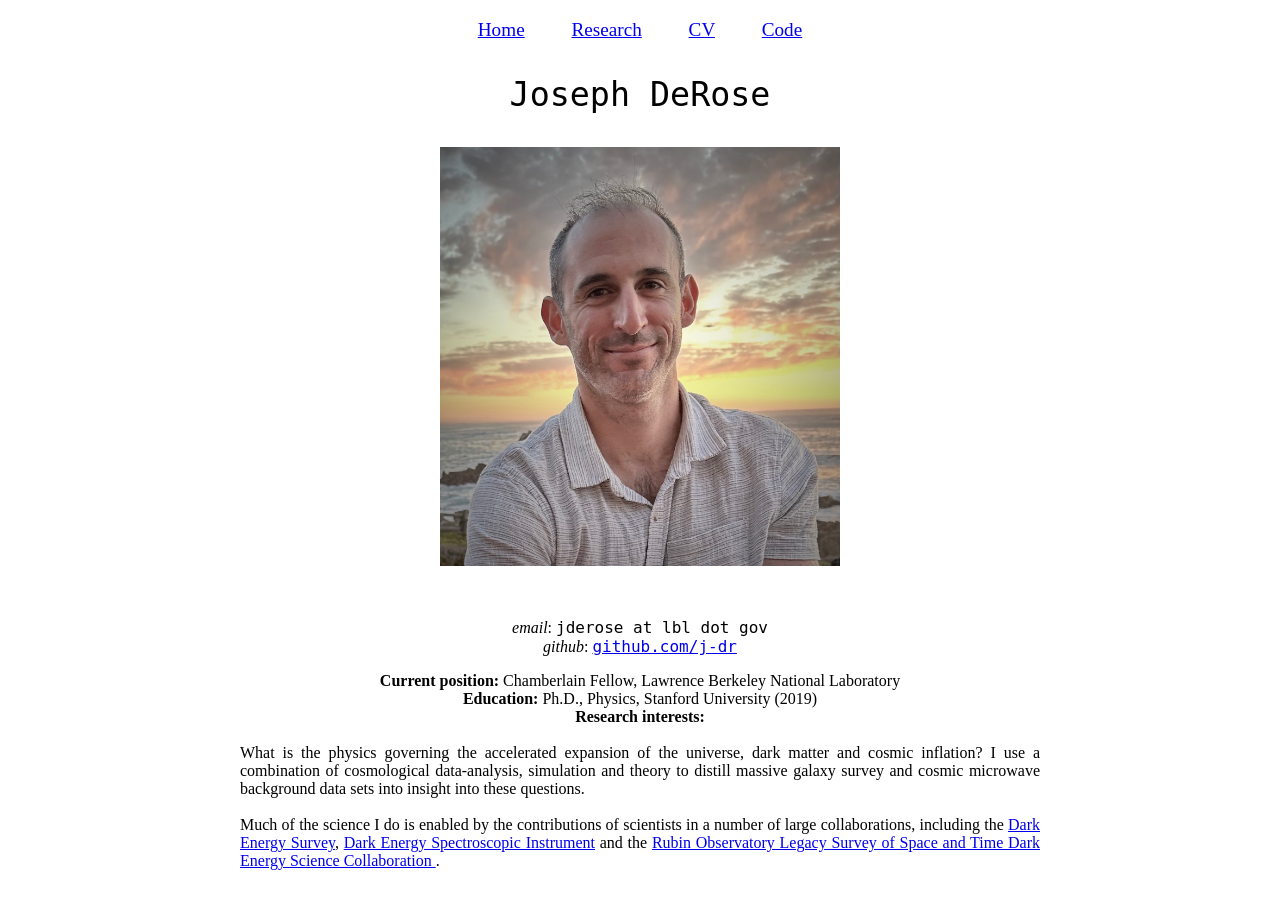
==== index.html @ 8b5e1146 "new headshot" ====
<!DOCTYPE HTML PUBLIC "-//W3C//DTD HTML 4.01//EN"
  "http://www.w3.org/TR/html4/strict.dtd">
<html>
  <head>
	<title>Joseph DeRose</title>
  </head>

<style type="text/css">
.title {
    text-align: center;
    width: 800px;
    margin:auto;
}

.title img {

    display: block;
    margin: 0 auto;
}

.monospace {
   font-family: monospace;
}

.italic {
   font-style: italic;
}


</style>

<div class="title">
	<p style="word-spacing:42px; font-size:120%; font-family:consolas">
	<a href="index.html">Home</a> <a href="research.html">Research</a> <a href="images/cv.pdf">CV</a> <a href="https://github.com/j-dr">Code</a> 
	</p>
</div>


<div class="title">
    <p style="font-size: 25pt; color:black; text-align: center; font-family:consolas;">
   <span class="monospace">Joseph DeRose</span>
    </p>
       <img src="images/headshot.jpg" alt="img" width="400"/>
    <br>
    <br>
    <p style="font-size: 12pt; color:black; text-align: center; font-family:consolas;">
      <span class="italic">email</span>: <span class="monospace">jderose at lbl dot gov</span>
      <br>
      <span class="italic">github</span>: <a href ="https://github.com/j-dr/"><span class="monospace">github.com/j-dr</span></a>
      <br>
    </p>    


</div>


<div class = "title" style="width:700px; font-size: 12pt; color:black; text-align: center; font-family:consolas;">
  <b>Current position:</b> Chamberlain Fellow, Lawrence Berkeley National Laboratory
  <br>
  <b>Education:</b> Ph.D., Physics, Stanford University (2019)
  <br>
  <b>Research interests:</b>  
</div>


<div style="width:800px; font-size: 12pt; color:black; font-family:consolas; margin:auto; text-align: justify">
<br>
What is the physics governing the accelerated expansion of the universe, dark matter and cosmic inflation?
I use a combination of cosmological data-analysis, simulation and theory to distill massive galaxy survey
and cosmic microwave background data sets into insight into these questions. 

<br>
<br>
Much of the science I do is enabled by the contributions of scientists in a number of large collaborations, including the <a href="https://www.darkenergysurvey.org/">Dark Energy Survey</a>, 
<a href="https://www.desi.lbl.gov/">Dark Energy Spectroscopic Instrument</a> and the <a href="https://lsstdesc.org/">Rubin Observatory Legacy Survey of Space and Time Dark Energy Science Collaboration
</a>. 


<br>
<br>

</dv>

  </body>
</html>
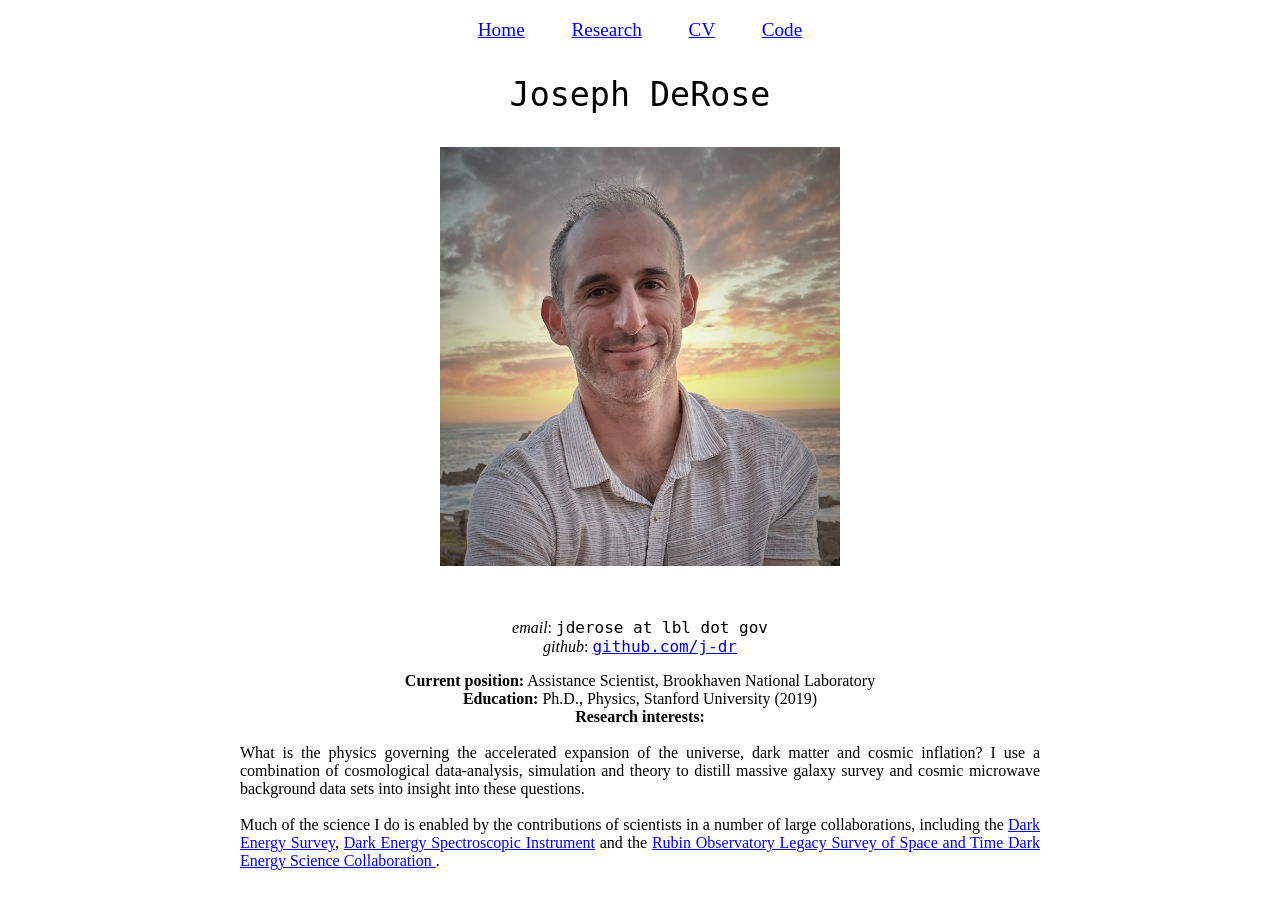
==== commit d1c06824: "update" ====
--- a/index.html
+++ b/index.html
@@ -55,7 +55,7 @@
 
 
 <div class = "title" style="width:700px; font-size: 12pt; color:black; text-align: center; font-family:consolas;">
-  <b>Current position:</b> Chamberlain Fellow, Lawrence Berkeley National Laboratory
+  <b>Current position:</b> Assistance Scientist, Brookhaven National Laboratory
   <br>
   <b>Education:</b> Ph.D., Physics, Stanford University (2019)
   <br>
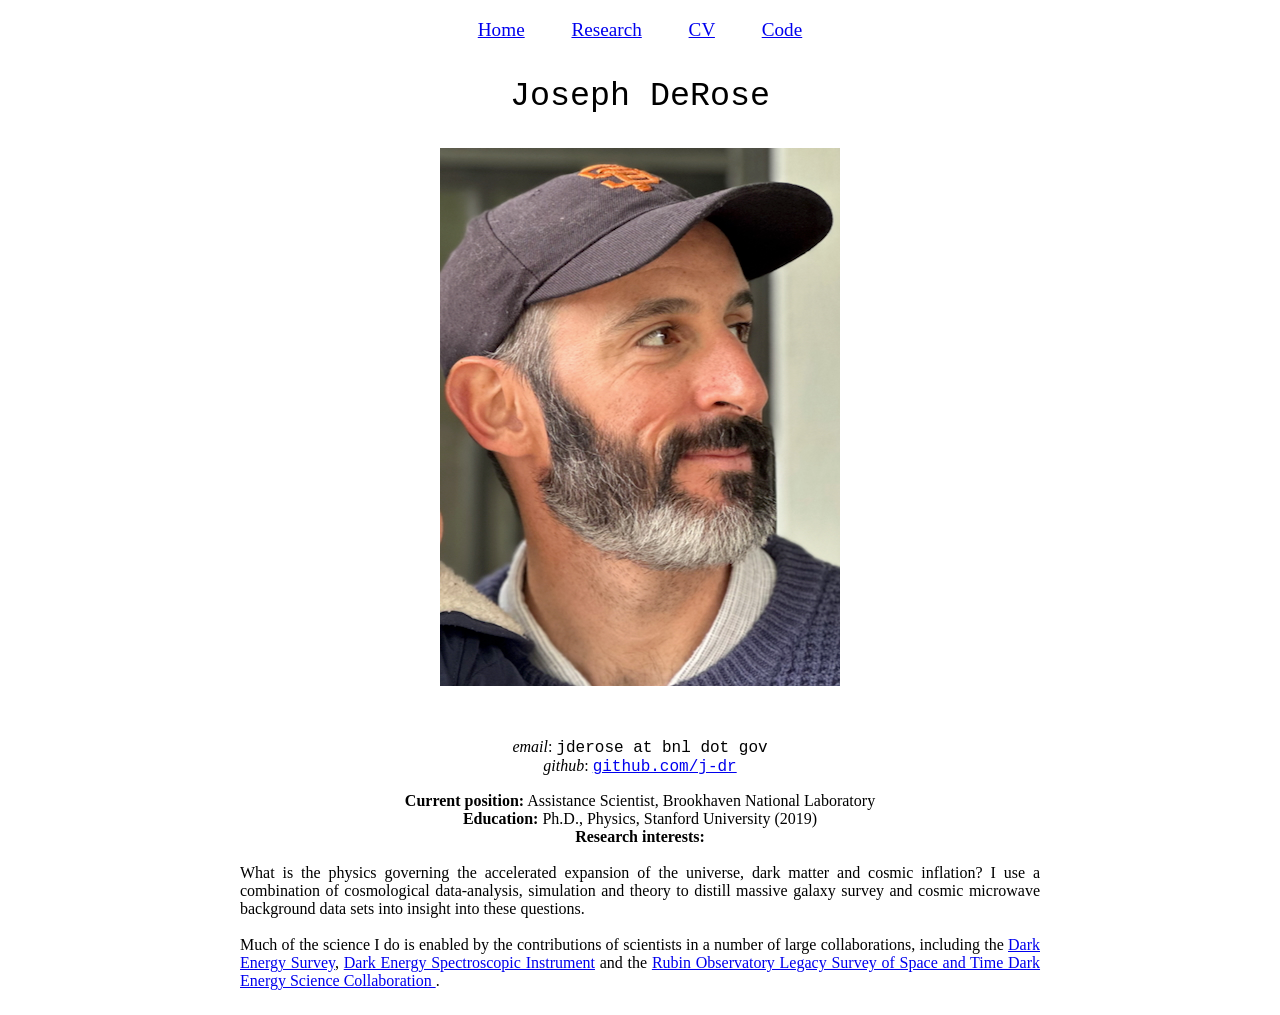
==== commit cbe249db: "update" ====
--- a/index.html
+++ b/index.html
@@ -44,7 +44,7 @@
     <br>
     <br>
     <p style="font-size: 12pt; color:black; text-align: center; font-family:consolas;">
-      <span class="italic">email</span>: <span class="monospace">jderose at lbl dot gov</span>
+      <span class="italic">email</span>: <span class="monospace">jderose at bnl dot gov</span>
       <br>
       <span class="italic">github</span>: <a href ="https://github.com/j-dr/"><span class="monospace">github.com/j-dr</span></a>
       <br>
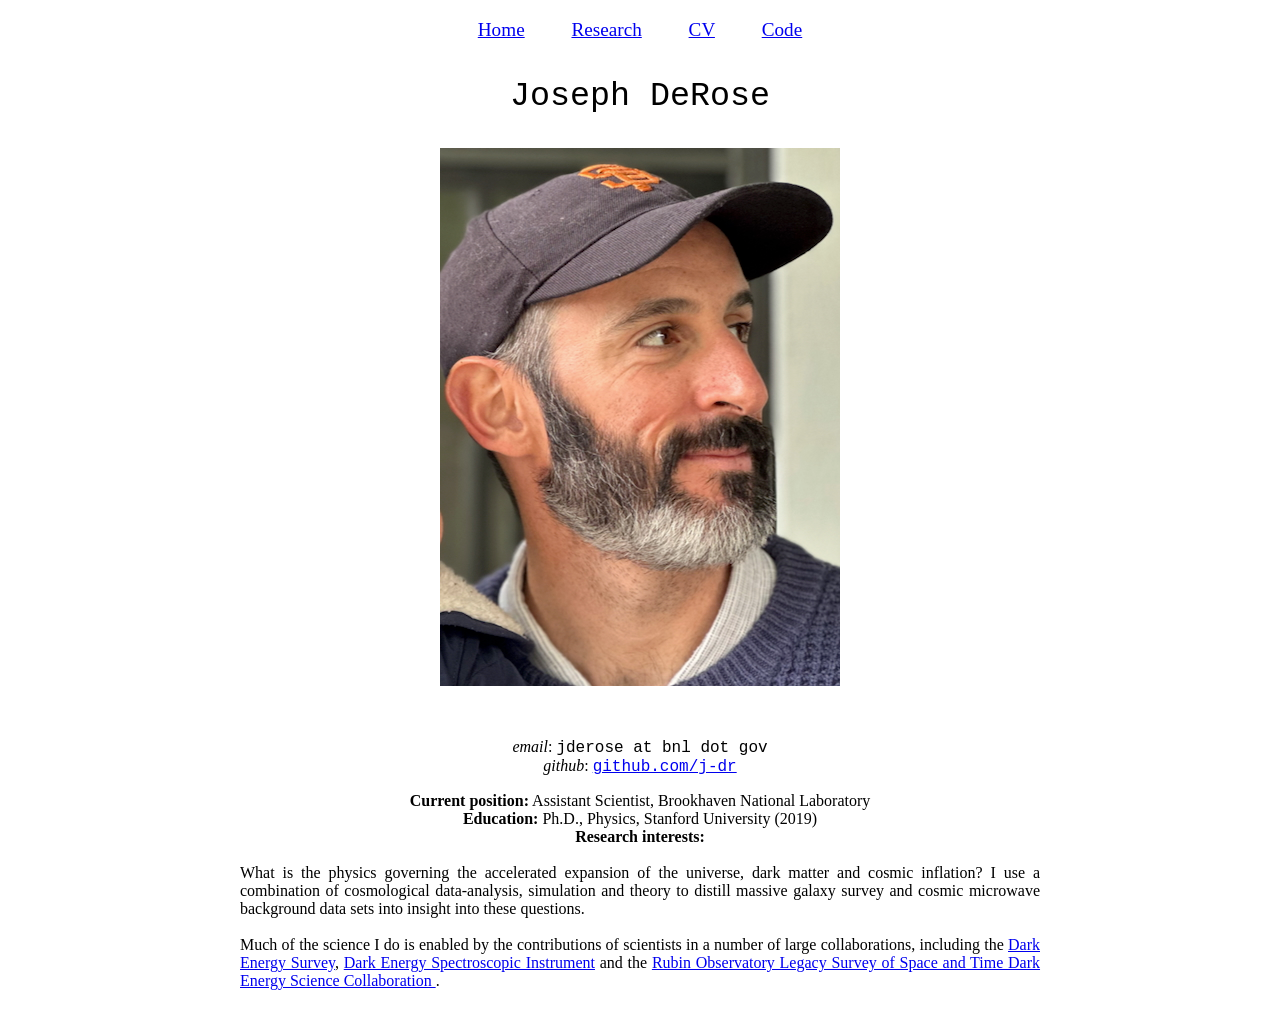
==== commit 5286b798: "update" ====
--- a/index.html
+++ b/index.html
@@ -55,7 +55,7 @@
 
 
 <div class = "title" style="width:700px; font-size: 12pt; color:black; text-align: center; font-family:consolas;">
-  <b>Current position:</b> Assistance Scientist, Brookhaven National Laboratory
+  <b>Current position:</b> Assistant Scientist, Brookhaven National Laboratory
   <br>
   <b>Education:</b> Ph.D., Physics, Stanford University (2019)
   <br>
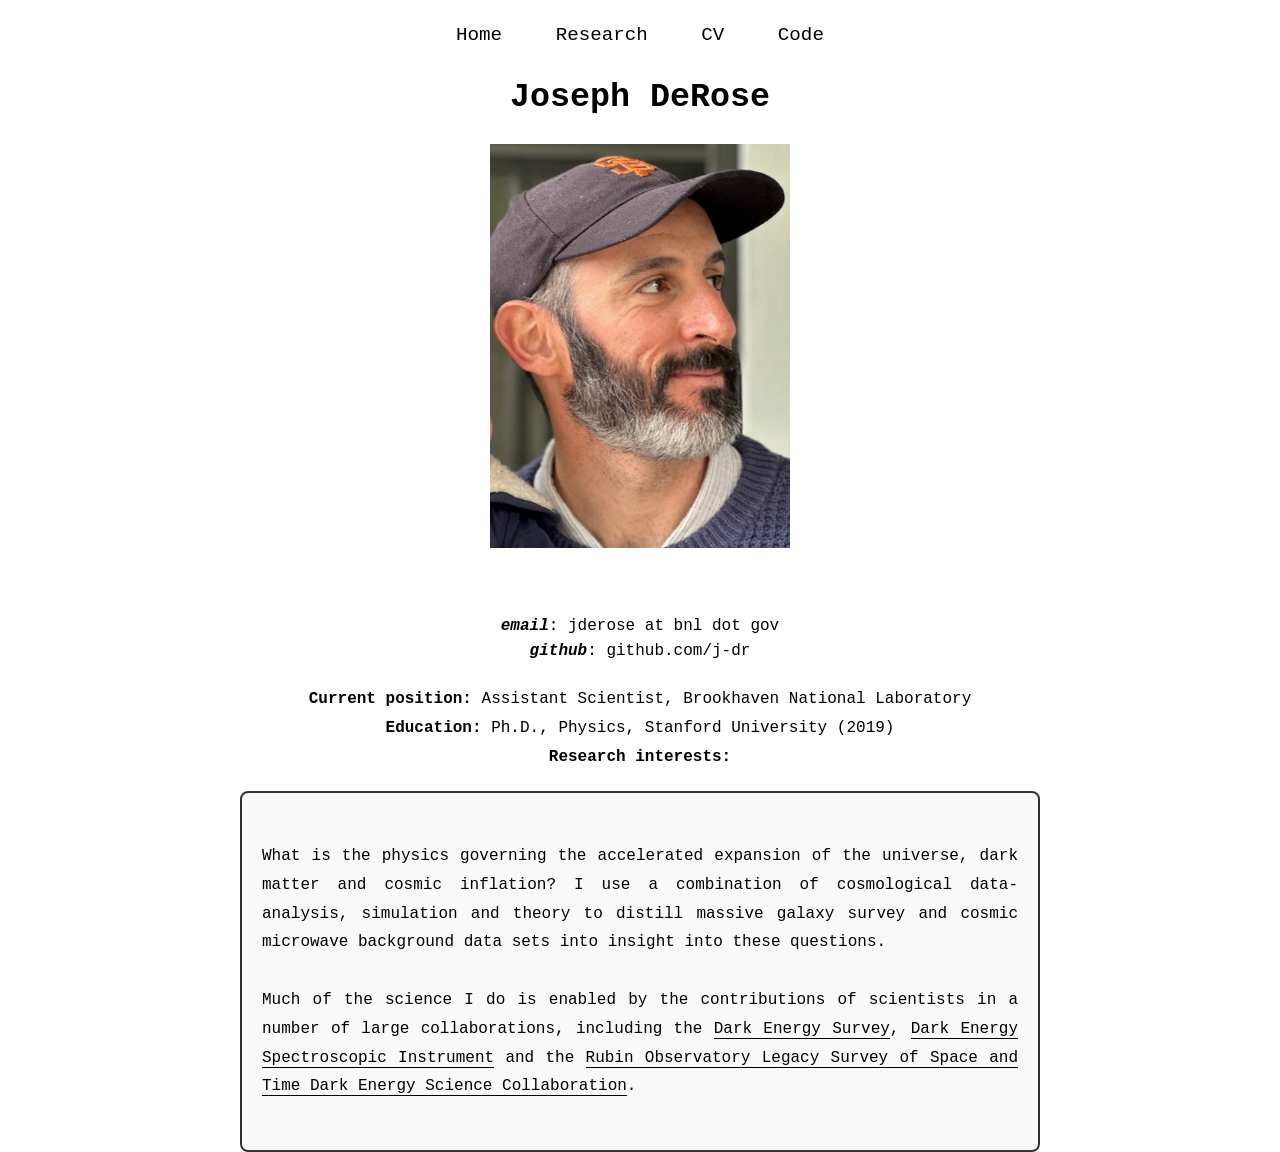
==== commit d2b9cbdb: "updates" ====
--- a/index.html
+++ b/index.html
@@ -1,85 +1,177 @@
-<!DOCTYPE HTML PUBLIC "-//W3C//DTD HTML 4.01//EN"
-  "http://www.w3.org/TR/html4/strict.dtd">
-<html>
+<!DOCTYPE html>
+<html lang="en">
   <head>
-	<title>Joseph DeRose</title>
+    <meta charset="UTF-8">
+    <meta name="viewport" content="width=device-width, initial-scale=1.0">
+    <meta name="description" content="Joseph DeRose - Assistant Scientist at Brookhaven National Laboratory, specializing in cosmology, dark energy, and large-scale structure.">
+    <title>Joseph DeRose - Cosmologist</title>
   </head>
+  <body>
 
 <style type="text/css">
-.title {
+  * {
+    margin: 0;
+    padding: 0;
+    box-sizing: border-box;
+  }
+
+  body {
+    font-family: 'Consolas', 'Monaco', monospace;
+    font-size: 12pt;
+    color: #000;
+    line-height: 1.6;
+    background: #fff;
+  }
+
+  .title {
     text-align: center;
     width: 800px;
-    margin:auto;
-}
+    max-width: 90%;
+    margin: 0 auto;
+  }
 
-.title img {
-
+  .title img {
     display: block;
     margin: 0 auto;
-}
+    max-width: 100%;
+    height: auto;
+  }
 
-.monospace {
-   font-family: monospace;
-}
+  .nav {
+    word-spacing: 42px;
+    font-size: 120%;
+    margin: 20px 0;
+  }
 
-.italic {
-   font-style: italic;
-}
+  .nav a {
+    color: #000;
+    text-decoration: none;
+  }
 
+  .nav a:hover {
+    text-decoration: underline;
+  }
 
+  h1 {
+    font-size: 25pt;
+    margin: 20px 0;
+  }
+
+  .monospace {
+    font-family: 'Consolas', 'Monaco', monospace;
+  }
+
+  .italic {
+    font-style: italic;
+  }
+
+  .contact-info {
+    font-size: 12pt;
+    margin: 15px 0;
+  }
+
+  .contact-info a {
+    color: #000;
+    text-decoration: none;
+  }
+
+  .contact-info a:hover {
+    text-decoration: underline;
+  }
+
+  .position-info {
+    width: 700px;
+    max-width: 90%;
+    font-size: 12pt;
+    text-align: center;
+    margin: 20px auto;
+    line-height: 1.8;
+  }
+
+  .position-info b {
+    font-weight: bold;
+  }
+
+  .bio {
+    width: 800px;
+    max-width: 90%;
+    font-size: 12pt;
+    margin: 0 auto;
+    text-align: justify;
+    line-height: 1.8;
+    border: 2px solid #333;
+    padding: 20px;
+    background-color: #f9f9f9;
+    border-radius: 8px;
+  }
+
+  .bio a {
+    color: #000;
+    text-decoration: none;
+    border-bottom: 1px solid #000;
+  }
+
+  .bio a:hover {
+    background-color: #e8e8e8;
+  }
+
+  @media (max-width: 768px) {
+    .title, .position-info, .bio {
+      width: 95%;
+    }
+
+    .nav {
+      word-spacing: 20px;
+      font-size: 100%;
+    }
+  }
 </style>
 
 <div class="title">
-	<p style="word-spacing:42px; font-size:120%; font-family:consolas">
-	<a href="index.html">Home</a> <a href="research.html">Research</a> <a href="images/cv.pdf">CV</a> <a href="https://github.com/j-dr">Code</a> 
+	<p class="nav monospace">
+	<a href="index.html">Home</a> <a href="research.html">Research</a> <a href="images/cv.pdf">CV</a> <a href="https://github.com/j-dr">Code</a>
 	</p>
 </div>
 
 
 <div class="title">
-    <p style="font-size: 25pt; color:black; text-align: center; font-family:consolas;">
-   <span class="monospace">Joseph DeRose</span>
-    </p>
-       <img src="images/headshot.jpg" alt="img" width="400"/>
+    <h1 class="monospace">Joseph DeRose</h1>
+    <img src="images/headshot.jpg" alt="Joseph DeRose" width="300"/>
     <br>
     <br>
-    <p style="font-size: 12pt; color:black; text-align: center; font-family:consolas;">
-      <span class="italic">email</span>: <span class="monospace">jderose at bnl dot gov</span>
+    <p class="contact-info monospace">
+      <b><span class="italic">email</span></b>: jderose at bnl dot gov
       <br>
-      <span class="italic">github</span>: <a href ="https://github.com/j-dr/"><span class="monospace">github.com/j-dr</span></a>
+      <b><span class="italic">github</span></b>: <a href="https://github.com/j-dr/">github.com/j-dr</a>
       <br>
-    </p>    
-
-
+    </p>
 </div>
 
 
-<div class = "title" style="width:700px; font-size: 12pt; color:black; text-align: center; font-family:consolas;">
+<div class="position-info monospace">
   <b>Current position:</b> Assistant Scientist, Brookhaven National Laboratory
   <br>
   <b>Education:</b> Ph.D., Physics, Stanford University (2019)
   <br>
-  <b>Research interests:</b>  
+  <b>Research interests:</b>
 </div>
 
 
-<div style="width:800px; font-size: 12pt; color:black; font-family:consolas; margin:auto; text-align: justify">
+<div class="bio monospace">
 <br>
 What is the physics governing the accelerated expansion of the universe, dark matter and cosmic inflation?
 I use a combination of cosmological data-analysis, simulation and theory to distill massive galaxy survey
-and cosmic microwave background data sets into insight into these questions. 
+and cosmic microwave background data sets into insight into these questions.
 
 <br>
 <br>
-Much of the science I do is enabled by the contributions of scientists in a number of large collaborations, including the <a href="https://www.darkenergysurvey.org/">Dark Energy Survey</a>, 
-<a href="https://www.desi.lbl.gov/">Dark Energy Spectroscopic Instrument</a> and the <a href="https://lsstdesc.org/">Rubin Observatory Legacy Survey of Space and Time Dark Energy Science Collaboration
-</a>. 
-
+Much of the science I do is enabled by the contributions of scientists in a number of large collaborations, including the <a href="https://www.darkenergysurvey.org/">Dark Energy Survey</a>,
+<a href="https://www.desi.lbl.gov/">Dark Energy Spectroscopic Instrument</a> and the <a href="https://lsstdesc.org/">Rubin Observatory Legacy Survey of Space and Time Dark Energy Science Collaboration</a>.
 
 <br>
 <br>
 
-</dv>
+</div>
 
   </body>
 </html>
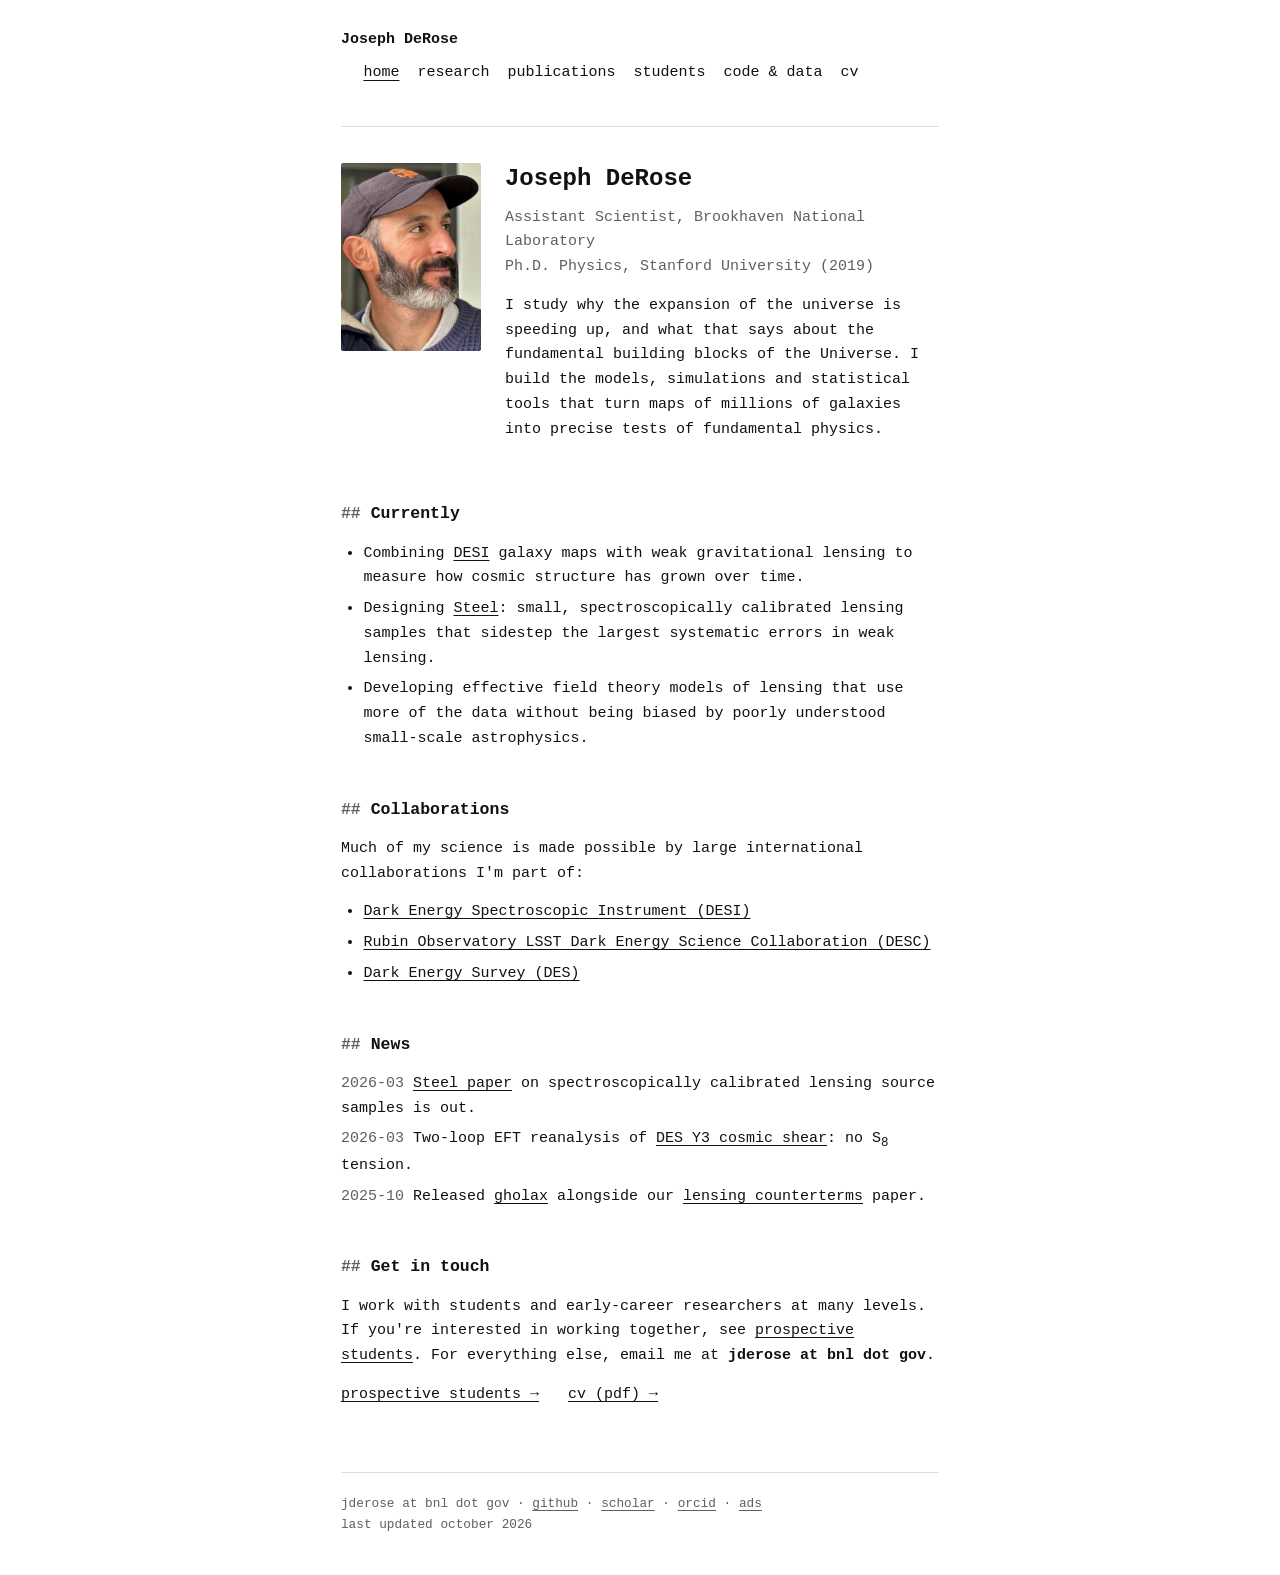
==== commit 1443bdd6: "Redesign site: refined monospace style, new pages and updated research Add publications, students, a" ====
--- a/index.html
+++ b/index.html
@@ -1,177 +1,84 @@
-<!DOCTYPE html>
-<html lang="en">
-  <head>
-    <meta charset="UTF-8">
-    <meta name="viewport" content="width=device-width, initial-scale=1.0">
-    <meta name="description" content="Joseph DeRose - Assistant Scientist at Brookhaven National Laboratory, specializing in cosmology, dark energy, and large-scale structure.">
-    <title>Joseph DeRose - Cosmologist</title>
-  </head>
-  <body>
-
-<style type="text/css">
-  * {
-    margin: 0;
-    padding: 0;
-    box-sizing: border-box;
-  }
-
-  body {
-    font-family: 'Consolas', 'Monaco', monospace;
-    font-size: 12pt;
-    color: #000;
-    line-height: 1.6;
-    background: #fff;
-  }
-
-  .title {
-    text-align: center;
-    width: 800px;
-    max-width: 90%;
-    margin: 0 auto;
-  }
-
-  .title img {
-    display: block;
-    margin: 0 auto;
-    max-width: 100%;
-    height: auto;
-  }
-
-  .nav {
-    word-spacing: 42px;
-    font-size: 120%;
-    margin: 20px 0;
-  }
-
-  .nav a {
-    color: #000;
-    text-decoration: none;
-  }
-
-  .nav a:hover {
-    text-decoration: underline;
-  }
-
-  h1 {
-    font-size: 25pt;
-    margin: 20px 0;
-  }
-
-  .monospace {
-    font-family: 'Consolas', 'Monaco', monospace;
-  }
-
-  .italic {
-    font-style: italic;
-  }
-
-  .contact-info {
-    font-size: 12pt;
-    margin: 15px 0;
-  }
-
-  .contact-info a {
-    color: #000;
-    text-decoration: none;
-  }
-
-  .contact-info a:hover {
-    text-decoration: underline;
-  }
-
-  .position-info {
-    width: 700px;
-    max-width: 90%;
-    font-size: 12pt;
-    text-align: center;
-    margin: 20px auto;
-    line-height: 1.8;
-  }
-
-  .position-info b {
-    font-weight: bold;
-  }
-
-  .bio {
-    width: 800px;
-    max-width: 90%;
-    font-size: 12pt;
-    margin: 0 auto;
-    text-align: justify;
-    line-height: 1.8;
-    border: 2px solid #333;
-    padding: 20px;
-    background-color: #f9f9f9;
-    border-radius: 8px;
-  }
-
-  .bio a {
-    color: #000;
-    text-decoration: none;
-    border-bottom: 1px solid #000;
-  }
-
-  .bio a:hover {
-    background-color: #e8e8e8;
-  }
-
-  @media (max-width: 768px) {
-    .title, .position-info, .bio {
-      width: 95%;
-    }
-
-    .nav {
-      word-spacing: 20px;
-      font-size: 100%;
-    }
-  }
-</style>
-
-<div class="title">
-	<p class="nav monospace">
-	<a href="index.html">Home</a> <a href="research.html">Research</a> <a href="images/cv.pdf">CV</a> <a href="https://github.com/j-dr">Code</a>
-	</p>
-</div>
-
-
-<div class="title">
-    <h1 class="monospace">Joseph DeRose</h1>
-    <img src="images/headshot.jpg" alt="Joseph DeRose" width="300"/>
-    <br>
-    <br>
-    <p class="contact-info monospace">
-      <b><span class="italic">email</span></b>: jderose at bnl dot gov
-      <br>
-      <b><span class="italic">github</span></b>: <a href="https://github.com/j-dr/">github.com/j-dr</a>
-      <br>
-    </p>
-</div>
-
-
-<div class="position-info monospace">
-  <b>Current position:</b> Assistant Scientist, Brookhaven National Laboratory
-  <br>
-  <b>Education:</b> Ph.D., Physics, Stanford University (2019)
-  <br>
-  <b>Research interests:</b>
-</div>
-
-
-<div class="bio monospace">
-<br>
-What is the physics governing the accelerated expansion of the universe, dark matter and cosmic inflation?
-I use a combination of cosmological data-analysis, simulation and theory to distill massive galaxy survey
-and cosmic microwave background data sets into insight into these questions.
-
-<br>
-<br>
-Much of the science I do is enabled by the contributions of scientists in a number of large collaborations, including the <a href="https://www.darkenergysurvey.org/">Dark Energy Survey</a>,
-<a href="https://www.desi.lbl.gov/">Dark Energy Spectroscopic Instrument</a> and the <a href="https://lsstdesc.org/">Rubin Observatory Legacy Survey of Space and Time Dark Energy Science Collaboration</a>.
-
-<br>
-<br>
-
-</div>
-
-  </body>
-</html>
+<!DOCTYPE html>
+<html lang="en">
+<head>
+  <meta charset="UTF-8">
+  <meta name="viewport" content="width=device-width, initial-scale=1.0">
+  <title>Joseph DeRose</title>
+  <meta name="description" content="Joseph DeRose, cosmologist at Brookhaven National Laboratory, working on dark energy, gravity and the large-scale structure of the universe.">
+  <meta property="og:title" content="Joseph DeRose">
+  <meta property="og:description" content="Cosmologist at Brookhaven National Laboratory, working on dark energy, gravity and the large-scale structure of the universe.">
+  <meta property="og:image" content="images/headshot.jpg">
+  <link rel="icon" href="data:image/svg+xml,<svg xmlns='http://www.w3.org/2000/svg' viewBox='0 0 100 100'><text y='.9em' font-size='80' font-family='monospace'>jd</text></svg>">
+  <link rel="stylesheet" href="style.css">
+</head>
+<body>
+<div class="wrap">
+
+<header class="site">
+  <a class="name" href="index.html">Joseph DeRose</a>
+  <nav>
+    <ul>
+      <li><a href="index.html" aria-current="page">home</a></li>
+      <li><a href="research.html">research</a></li>
+      <li><a href="publications.html">publications</a></li>
+      <li><a href="students.html">students</a></li>
+      <li><a href="code.html">code &amp; data</a></li>
+      <li><a href="images/cv.pdf">cv</a></li>
+    </ul>
+  </nav>
+</header>
+
+<main>
+  <div class="intro">
+    <img src="images/headshot.jpg" alt="Photo of Joseph DeRose" width="446" height="600">
+    <div>
+      <h1>Joseph DeRose</h1>
+      <p class="muted">Assistant Scientist, Brookhaven National Laboratory<br>Ph.D. Physics, Stanford University (2019)</p>
+      <p>
+        I study why the expansion of the universe is speeding up, and what that says about the fundamental building blocks of the Universe.
+        I build the models, simulations and statistical tools that turn maps of millions of galaxies into precise tests of fundamental physics.
+      </p>
+    </div>
+  </div>
+
+  <h2>Currently</h2>
+  <ul>
+    <li>Combining <a href="https://www.desi.lbl.gov/">DESI</a> galaxy maps with weak gravitational lensing to measure how cosmic structure has grown over time.</li>
+    <li>Designing <a href="research.html#steel">Steel</a>: small, spectroscopically calibrated lensing samples that sidestep the largest systematic errors in weak lensing.</li>
+    <li>Developing effective field theory models of lensing that use more of the data without being biased by poorly understood small-scale astrophysics.</li>
+  </ul>
+
+  <h2>Collaborations</h2>
+  <p>Much of my science is made possible by large international collaborations I'm part of:</p>
+  <ul>
+    <li><a href="https://www.desi.lbl.gov/">Dark Energy Spectroscopic Instrument (DESI)</a></li>
+    <li><a href="https://lsstdesc.org/">Rubin Observatory LSST Dark Energy Science Collaboration (DESC)</a></li>
+    <li><a href="https://www.darkenergysurvey.org/">Dark Energy Survey (DES)</a></li>
+  </ul>
+
+  <h2>News</h2>
+  <ul class="news">
+    <li><time datetime="2026-03">2026-03</time><a href="https://arxiv.org/abs/2603.10113">Steel paper</a> on spectroscopically calibrated lensing source samples is out.</li>
+    <li><time datetime="2026-03">2026-03</time>Two-loop EFT reanalysis of <a href="https://arxiv.org/abs/2603.28761">DES Y3 cosmic shear</a>: no S<sub>8</sub> tension.</li>
+    <li><time datetime="2025-10">2025-10</time>Released <a href="https://github.com/j-dr/gholax">gholax</a> alongside our <a href="https://arxiv.org/abs/2510.18981">lensing counterterms</a> paper.</li>
+  </ul>
+
+  <h2>Get in touch</h2>
+  <p>
+    I work with students and early-career researchers at many levels. If you're interested in working together, see
+    <a href="students.html">prospective students</a>. For everything else, email me at <b>jderose at bnl dot gov</b>.
+  </p>
+  <p class="cta">
+    <a href="students.html">prospective students &rarr;</a>
+    <a href="images/cv.pdf">cv (pdf) &rarr;</a>
+  </p>
+</main>
+
+<footer class="site">
+  jderose at bnl dot gov &middot; <a href="https://github.com/j-dr">github</a> &middot; <a href="https://scholar.google.com/citations?user=4SxA4A8AAAAJ">scholar</a> &middot; <a href="https://orcid.org/0000-0002-0728-0960">orcid</a> &middot; <a href="https://ui.adsabs.harvard.edu/search/q=author%3A%22DeRose%2C%20Joseph%22&amp;sort=date%20desc">ads</a>
+  <br>last updated october 2026
+</footer>
+
+</div>
+</body>
+</html>
--- a/style.css
+++ b/style.css
@@ -0,0 +1,268 @@
+:root {
+  --bg: #ffffff;
+  --fg: #111111;
+  --muted: #5f5f5f;
+  --rule: #dddddd;
+  --hover-bg: #111111;
+  --hover-fg: #ffffff;
+  --mono: ui-monospace, "SF Mono", Menlo, Consolas, "Liberation Mono", monospace;
+}
+
+@media (prefers-color-scheme: dark) {
+  :root {
+    --bg: #121212;
+    --fg: #e8e8e8;
+    --muted: #a0a0a0;
+    --rule: #333333;
+    --hover-bg: #e8e8e8;
+    --hover-fg: #121212;
+  }
+}
+
+* {
+  margin: 0;
+  padding: 0;
+  box-sizing: border-box;
+}
+
+html {
+  -webkit-text-size-adjust: 100%;
+}
+
+body {
+  font-family: var(--mono);
+  font-size: 15px;
+  line-height: 1.65;
+  color: var(--fg);
+  background: var(--bg);
+}
+
+.wrap {
+  max-width: 70ch;
+  margin: 0 auto;
+  padding: 0 16px;
+}
+
+/* Header */
+
+header.site {
+  display: flex;
+  flex-wrap: wrap;
+  justify-content: space-between;
+  align-items: baseline;
+  gap: 8px 24px;
+  padding: 28px 0 20px;
+  border-bottom: 1px solid var(--rule);
+  margin-bottom: 36px;
+}
+
+header.site .name {
+  font-weight: 700;
+  text-decoration: none;
+  border: none;
+}
+
+nav ul {
+  list-style: none;
+  display: flex;
+  flex-wrap: wrap;
+  gap: 4px 18px;
+}
+
+nav a {
+  text-decoration: none;
+}
+
+nav a[aria-current="page"] {
+  text-decoration: underline;
+  text-underline-offset: 4px;
+}
+
+/* Text */
+
+a {
+  color: inherit;
+  text-decoration: underline;
+  text-decoration-thickness: 1px;
+  text-underline-offset: 3px;
+}
+
+a:hover {
+  background: var(--hover-bg);
+  color: var(--hover-fg);
+  text-decoration: none;
+}
+
+h1 {
+  font-size: 1.6em;
+  line-height: 1.3;
+  margin-bottom: 12px;
+}
+
+h2 {
+  font-size: 1.1em;
+  margin: 44px 0 14px;
+}
+
+h2::before {
+  content: "## ";
+  color: var(--muted);
+}
+
+h3 {
+  font-size: 1em;
+  margin: 24px 0 8px;
+}
+
+p, ul, ol, figure {
+  margin-bottom: 14px;
+}
+
+ul, ol {
+  padding-left: 2.5ch;
+}
+
+li {
+  margin-bottom: 6px;
+}
+
+.muted {
+  color: var(--muted);
+}
+
+.lead {
+  font-weight: 700;
+}
+
+/* Home */
+
+.intro {
+  display: flex;
+  gap: 24px;
+  align-items: flex-start;
+}
+
+.intro img {
+  width: 140px;
+  height: auto;
+  flex-shrink: 0;
+  border-radius: 2px;
+}
+
+.cta a {
+  display: inline-block;
+  margin-right: 20px;
+}
+
+.news {
+  list-style: none;
+  padding-left: 0;
+}
+
+.news time {
+  color: var(--muted);
+  margin-right: 1ch;
+}
+
+/* Research */
+
+section.project {
+  padding-top: 8px;
+}
+
+section.project + section.project {
+  border-top: 1px solid var(--rule);
+  margin-top: 36px;
+}
+
+figure img {
+  display: block;
+  width: 100%;
+  max-height: 420px;
+  object-fit: contain;
+  background: var(--bg);
+}
+
+figcaption {
+  font-size: 0.85em;
+  color: var(--muted);
+  margin-top: 6px;
+}
+
+.papers {
+  font-size: 0.9em;
+  color: var(--muted);
+}
+
+.papers a {
+  color: var(--fg);
+}
+
+/* Publications / code */
+
+.entries {
+  list-style: none;
+  padding-left: 0;
+}
+
+.entries li {
+  margin-bottom: 22px;
+}
+
+.entries .title {
+  font-weight: 700;
+}
+
+.entries .meta {
+  font-size: 0.9em;
+  color: var(--muted);
+}
+
+/* Footer */
+
+footer.site {
+  margin-top: 64px;
+  padding: 20px 0 40px;
+  border-top: 1px solid var(--rule);
+  font-size: 0.85em;
+  color: var(--muted);
+}
+
+footer.site a {
+  color: var(--muted);
+}
+
+@media (max-width: 560px) {
+  body {
+    font-size: 14px;
+  }
+
+  .intro {
+    flex-direction: column;
+  }
+
+  .intro img {
+    width: 120px;
+  }
+}
+
+/* Inline diagrams: inherit page colors so they follow dark mode */
+
+svg.diagram {
+  display: block;
+  width: 100%;
+  height: auto;
+  font-family: var(--mono);
+  color: var(--fg);
+}
+
+svg.diagram .head { font-size: 15px; font-weight: 700; fill: currentColor; }
+svg.diagram .small { font-size: 12px; fill: var(--muted); }
+svg.diagram .frame { fill: none; stroke: var(--rule); }
+svg.diagram .axis { stroke: var(--muted); }
+svg.diagram .gal { fill: currentColor; }
+svg.diagram .gal.faint { fill: var(--muted); }
+svg.diagram .gal.ghost { fill: var(--rule); }
+svg.diagram .fiber { fill: none; stroke: currentColor; stroke-width: 1; }
+svg.diagram .curve { fill: none; stroke: currentColor; stroke-width: 1.6; }
+svg.diagram .curve.alt { stroke: var(--muted); stroke-dasharray: 3 3; stroke-width: 1; }
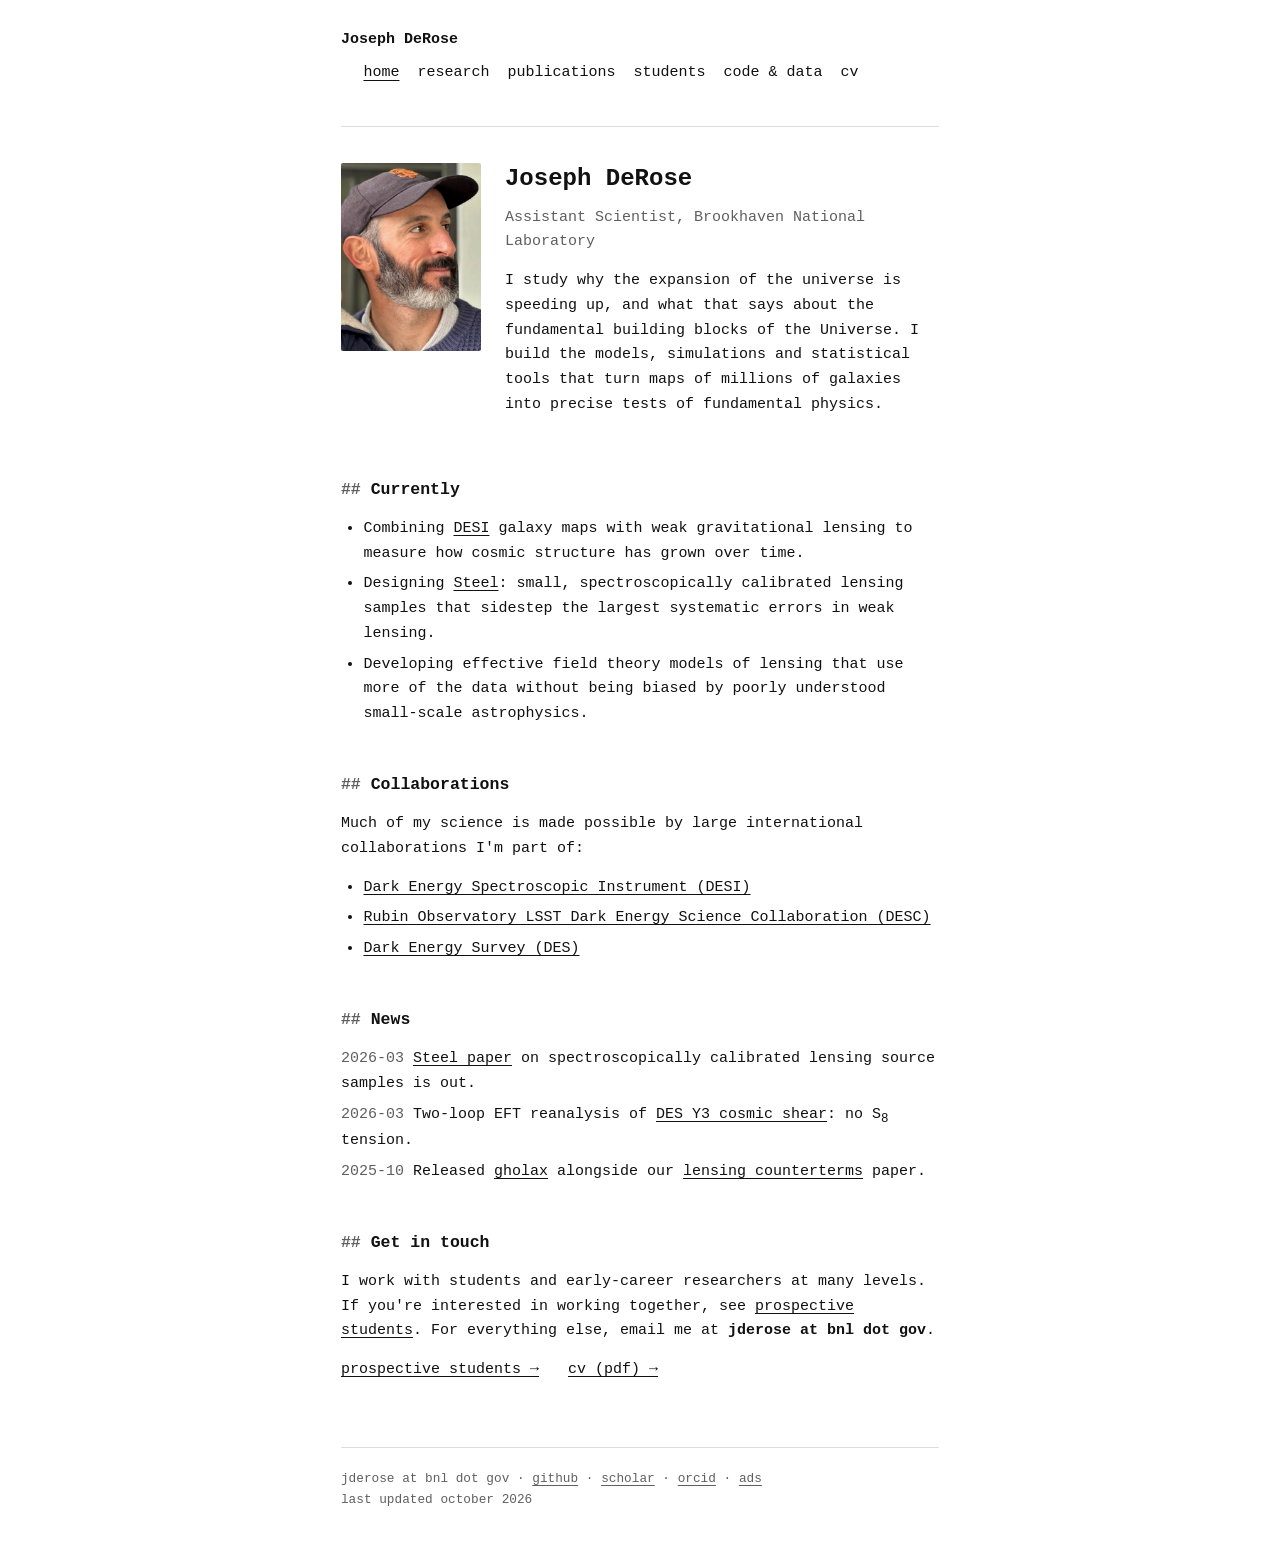
==== commit 9feab67a: "Remove PhD line from home page Co-Authored-By: Claude Opus 5.5 <noreply@anthropic.com>" ====
--- a/index.html
+++ b/index.html
@@ -33,7 +33,7 @@
     <img src="images/headshot.jpg" alt="Photo of Joseph DeRose" width="446" height="600">
     <div>
       <h1>Joseph DeRose</h1>
-      <p class="muted">Assistant Scientist, Brookhaven National Laboratory<br>Ph.D. Physics, Stanford University (2019)</p>
+      <p class="muted">Assistant Scientist, Brookhaven National Laboratory</p>
       <p>
         I study why the expansion of the universe is speeding up, and what that says about the fundamental building blocks of the Universe.
         I build the models, simulations and statistical tools that turn maps of millions of galaxies into precise tests of fundamental physics.
